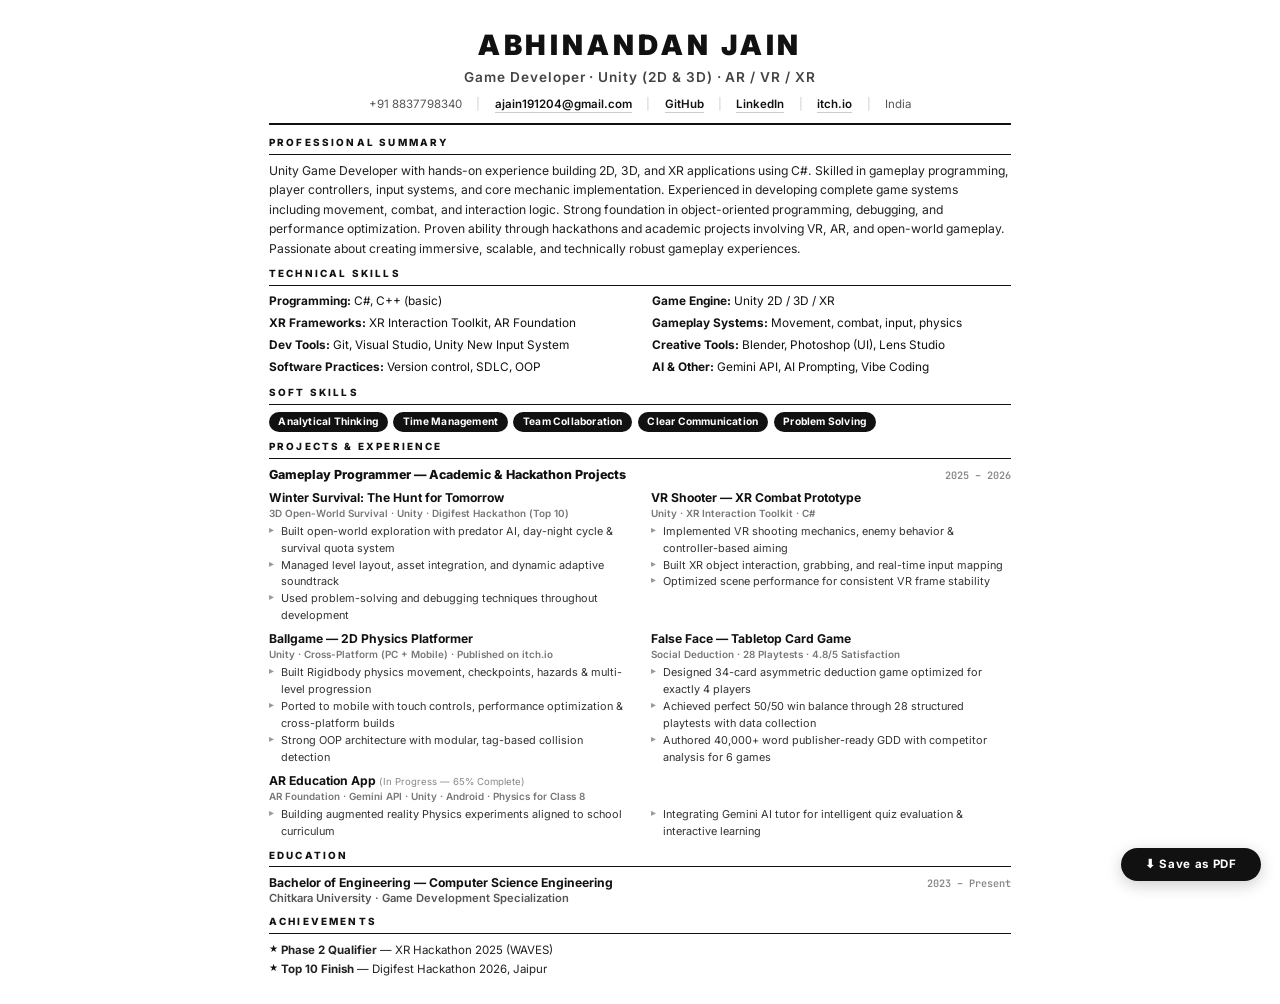
==== resume.html @ 7b28dd51 "Portfolio v2 - XR/3D immersive portfolio + resume" ====
<!DOCTYPE html>
<html lang="en">

<head>
    <meta charset="UTF-8" />
    <meta name="viewport" content="width=device-width, initial-scale=1.0" />
    <title>Abhinandan Jain – Resume</title>
    <link rel="preconnect" href="https://fonts.googleapis.com" />
    <link rel="preconnect" href="https://fonts.gstatic.com" crossorigin />
    <link
        href="https://fonts.googleapis.com/css2?family=Inter:wght@300;400;500;600;700;800;900&family=JetBrains+Mono:wght@400;700&display=swap"
        rel="stylesheet" />
    <style>
        @page {
            margin: 0.4in 0.5in;
            size: A4;
        }

        @media print {
            body {
                -webkit-print-color-adjust: exact;
                print-color-adjust: exact;
            }

            .no-print {
                display: none !important;
            }
        }

        *,
        *::before,
        *::after {
            box-sizing: border-box;
            margin: 0;
            padding: 0;
        }

        body {
            font-family: 'Inter', sans-serif;
            color: #111;
            background: #fff;
            line-height: 1.4;
            max-width: 800px;
            margin: 0 auto;
            padding: 1.6rem 1.8rem;
        }

        /* HEADER */
        .header {
            text-align: center;
            padding-bottom: 0.65rem;
            border-bottom: 2.5px solid #111;
            margin-bottom: 0.65rem;
        }

        .name {
            font-size: 1.75rem;
            font-weight: 900;
            letter-spacing: 0.14em;
            text-transform: uppercase;
        }

        .title {
            font-size: 0.85rem;
            font-weight: 600;
            color: #444;
            letter-spacing: 0.07em;
            margin: 0.2rem 0 0.55rem;
        }

        .contact-row {
            display: flex;
            justify-content: center;
            flex-wrap: wrap;
            gap: 0.2rem 0.9rem;
            font-size: 0.72rem;
            color: #555;
        }

        .contact-row a {
            color: #111;
            text-decoration: none;
            font-weight: 600;
            border-bottom: 1px solid #ccc;
        }

        .contact-row .sep {
            color: #ccc;
        }

        /* SECTIONS */
        .section {
            margin-bottom: 0.55rem;
        }

        .sec-head {
            font-size: 0.62rem;
            font-weight: 800;
            letter-spacing: 0.22em;
            text-transform: uppercase;
            padding-bottom: 0.25rem;
            border-bottom: 1.5px solid #111;
            margin-bottom: 0.4rem;
        }

        /* SUMMARY */
        .summary {
            font-size: 0.76rem;
            color: #222;
            line-height: 1.6;
        }

        /* TWO COL SKILLS */
        .two-col {
            display: grid;
            grid-template-columns: 1fr 1fr;
            gap: 0.15rem 1.5rem;
        }

        .skill-line {
            font-size: 0.74rem;
            line-height: 1.65;
        }

        .skill-line strong {
            font-weight: 700;
        }

        /* SOFT SKILLS */
        .soft-row {
            display: flex;
            flex-wrap: wrap;
            gap: 0.35rem;
            margin-top: 0.15rem;
        }

        .soft-pill {
            font-size: 0.64rem;
            font-weight: 700;
            background: #111;
            color: #fff;
            padding: 0.18rem 0.6rem;
            border-radius: 999px;
            letter-spacing: 0.02em;
        }

        /* EXPERIENCE */
        .exp-block {
            margin-bottom: 0.35rem;
        }

        .exp-top {
            display: flex;
            justify-content: space-between;
            align-items: baseline;
        }

        .exp-role {
            font-size: 0.78rem;
            font-weight: 800;
        }

        .exp-date {
            font-size: 0.64rem;
            font-weight: 600;
            color: #888;
            font-family: 'JetBrains Mono', monospace;
        }

        .proj-row {
            display: grid;
            grid-template-columns: 1fr 1fr;
            gap: 0.4rem 1.4rem;
            margin-top: 0.2rem;
        }

        .proj-item {}

        .proj-name {
            font-size: 0.76rem;
            font-weight: 700;
            margin-bottom: 0.05rem;
        }

        .proj-sub {
            font-size: 0.62rem;
            color: #777;
            font-weight: 600;
            margin-bottom: 0.15rem;
        }

        .proj-bullets {
            list-style: none;
            padding: 0;
        }

        .proj-bullets li {
            font-size: 0.68rem;
            color: #333;
            line-height: 1.55;
            padding-left: 0.75rem;
            position: relative;
        }

        .proj-bullets li::before {
            content: '▸';
            position: absolute;
            left: 0;
            color: #999;
            font-size: 0.6rem;
        }

        /* FULL WIDTH PROJECT */
        .proj-full {
            grid-column: span 2;
        }

        .proj-full-inner {
            display: grid;
            grid-template-columns: 1fr 1fr;
            gap: 0 1.4rem;
        }

        .proj-full .proj-bullets {
            display: contents;
        }

        .proj-full .proj-bullets li {
            grid-column: span 1;
        }

        /* EDUCATION */
        .edu-row {
            display: flex;
            justify-content: space-between;
            align-items: baseline;
        }

        .edu-deg {
            font-size: 0.76rem;
            font-weight: 700;
        }

        .edu-school {
            font-size: 0.7rem;
            color: #555;
            font-weight: 600;
        }

        .edu-yr {
            font-size: 0.64rem;
            font-family: 'JetBrains Mono', monospace;
            color: #888;
            font-weight: 600;
        }

        /* ACHIEVEMENTS */
        .ach-list {
            list-style: none;
        }

        .ach-list li {
            font-size: 0.72rem;
            color: #222;
            line-height: 1.65;
            padding-left: 0.75rem;
            position: relative;
        }

        .ach-list li::before {
            content: '★';
            position: absolute;
            left: 0;
            color: #111;
            font-size: 0.55rem;
            top: 0.12rem;
        }

        .ach-list strong {
            font-weight: 700;
        }

        /* PRINT BTN */
        .print-bar {
            position: fixed;
            bottom: 1.2rem;
            right: 1.2rem;
            z-index: 100;
        }

        .print-btn {
            background: #111;
            color: #fff;
            border: none;
            padding: 0.6rem 1.5rem;
            border-radius: 999px;
            font-family: inherit;
            font-size: 0.72rem;
            font-weight: 700;
            letter-spacing: 0.06em;
            cursor: pointer;
            box-shadow: 0 4px 16px rgba(0, 0, 0, 0.2);
            transition: transform 0.2s;
        }

        .print-btn:hover {
            transform: translateY(-2px);
        }
    </style>
</head>

<body>

    <header class="header">
        <h1 class="name">Abhinandan Jain</h1>
        <p class="title">Game Developer · Unity (2D & 3D) · AR / VR / XR</p>
        <div class="contact-row">
            <span>+91 8837798340</span><span class="sep">|</span>
            <a href="mailto:ajain191204@gmail.com">ajain191204@gmail.com</a><span class="sep">|</span>
            <a href="https://github.com/abhinandan-jain01" target="_blank">GitHub</a><span class="sep">|</span>
            <a href="https://www.linkedin.com/in/abhinandan-jain-a547a0276" target="_blank">LinkedIn</a><span
                class="sep">|</span>
            <a href="https://abhiiix.itch.io" target="_blank">itch.io</a><span class="sep">|</span>
            <span>India</span>
        </div>
    </header>

    <div class="section">
        <h2 class="sec-head">Professional Summary</h2>
        <p class="summary">Unity Game Developer with hands-on experience building 2D, 3D, and XR applications using C#.
            Skilled in gameplay programming, player controllers, input systems, and core mechanic implementation.
            Experienced in developing complete game systems including movement, combat, and interaction logic. Strong
            foundation in object-oriented programming, debugging, and performance optimization. Proven ability through
            hackathons and academic projects involving VR, AR, and open-world gameplay. Passionate about creating
            immersive, scalable, and technically robust gameplay experiences.</p>
    </div>

    <div class="section">
        <h2 class="sec-head">Technical Skills</h2>
        <div class="two-col">
            <div class="skill-line"><strong>Programming:</strong> C#, C++ (basic)</div>
            <div class="skill-line"><strong>Game Engine:</strong> Unity 2D / 3D / XR</div>
            <div class="skill-line"><strong>XR Frameworks:</strong> XR Interaction Toolkit, AR Foundation</div>
            <div class="skill-line"><strong>Gameplay Systems:</strong> Movement, combat, input, physics</div>
            <div class="skill-line"><strong>Dev Tools:</strong> Git, Visual Studio, Unity New Input System</div>
            <div class="skill-line"><strong>Creative Tools:</strong> Blender, Photoshop (UI), Lens Studio</div>
            <div class="skill-line"><strong>Software Practices:</strong> Version control, SDLC, OOP</div>
            <div class="skill-line"><strong>AI & Other:</strong> Gemini API, AI Prompting, Vibe Coding</div>
        </div>
    </div>

    <div class="section">
        <h2 class="sec-head">Soft Skills</h2>
        <div class="soft-row">
            <span class="soft-pill">Analytical Thinking</span>
            <span class="soft-pill">Time Management</span>
            <span class="soft-pill">Team Collaboration</span>
            <span class="soft-pill">Clear Communication</span>
            <span class="soft-pill">Problem Solving</span>
        </div>
    </div>

    <div class="section">
        <h2 class="sec-head">Projects & Experience</h2>
        <div class="exp-block">
            <div class="exp-top">
                <span class="exp-role">Gameplay Programmer — Academic & Hackathon Projects</span>
                <span class="exp-date">2025 – 2026</span>
            </div>
        </div>
        <div class="proj-row">

            <div class="proj-item">
                <div class="proj-name">Winter Survival: The Hunt for Tomorrow</div>
                <div class="proj-sub">3D Open-World Survival · Unity · Digifest Hackathon (Top 10)</div>
                <ul class="proj-bullets">
                    <li>Built open-world exploration with predator AI, day-night cycle & survival quota system</li>
                    <li>Managed level layout, asset integration, and dynamic adaptive soundtrack</li>
                    <li>Used problem-solving and debugging techniques throughout development</li>
                </ul>
            </div>

            <div class="proj-item">
                <div class="proj-name">VR Shooter — XR Combat Prototype</div>
                <div class="proj-sub">Unity · XR Interaction Toolkit · C#</div>
                <ul class="proj-bullets">
                    <li>Implemented VR shooting mechanics, enemy behavior & controller-based aiming</li>
                    <li>Built XR object interaction, grabbing, and real-time input mapping</li>
                    <li>Optimized scene performance for consistent VR frame stability</li>
                </ul>
            </div>

            <div class="proj-item">
                <div class="proj-name">Ballgame — 2D Physics Platformer</div>
                <div class="proj-sub">Unity · Cross-Platform (PC + Mobile) · Published on itch.io</div>
                <ul class="proj-bullets">
                    <li>Built Rigidbody physics movement, checkpoints, hazards & multi-level progression</li>
                    <li>Ported to mobile with touch controls, performance optimization & cross-platform builds</li>
                    <li>Strong OOP architecture with modular, tag-based collision detection</li>
                </ul>
            </div>

            <div class="proj-item">
                <div class="proj-name">False Face — Tabletop Card Game</div>
                <div class="proj-sub">Social Deduction · 28 Playtests · 4.8/5 Satisfaction</div>
                <ul class="proj-bullets">
                    <li>Designed 34-card asymmetric deduction game optimized for exactly 4 players</li>
                    <li>Achieved perfect 50/50 win balance through 28 structured playtests with data collection</li>
                    <li>Authored 40,000+ word publisher-ready GDD with competitor analysis for 6 games</li>
                </ul>
            </div>

            <div class="proj-item proj-full">
                <div class="proj-name">AR Education App <span style="color:#888;font-weight:400;font-size:0.6rem">(In
                        Progress — 65% Complete)</span></div>
                <div class="proj-sub">AR Foundation · Gemini API · Unity · Android · Physics for Class 8</div>
                <div class="proj-full-inner">
                    <ul class="proj-bullets">
                        <li>Building augmented reality Physics experiments aligned to school curriculum</li>
                        <li>Integrating Gemini AI tutor for intelligent quiz evaluation & interactive learning</li>
                    </ul>
                </div>
            </div>

        </div>
    </div>

    <div class="section">
        <h2 class="sec-head">Education</h2>
        <div class="edu-row">
            <div>
                <div class="edu-deg">Bachelor of Engineering — Computer Science Engineering</div>
                <div class="edu-school">Chitkara University · Game Development Specialization</div>
            </div>
            <span class="edu-yr">2023 – Present</span>
        </div>
    </div>

    <div class="section" style="margin-bottom:0">
        <h2 class="sec-head">Achievements</h2>
        <ul class="ach-list">
            <li><strong>Phase 2 Qualifier</strong> — XR Hackathon 2025 (WAVES)</li>
            <li><strong>Top 10 Finish</strong> — Digifest Hackathon 2026, Jaipur</li>
        </ul>
    </div>

    <div class="print-bar no-print">
        <button class="print-btn" onclick="window.print()">⬇ Save as PDF</button>
    </div>

</body>

</html>
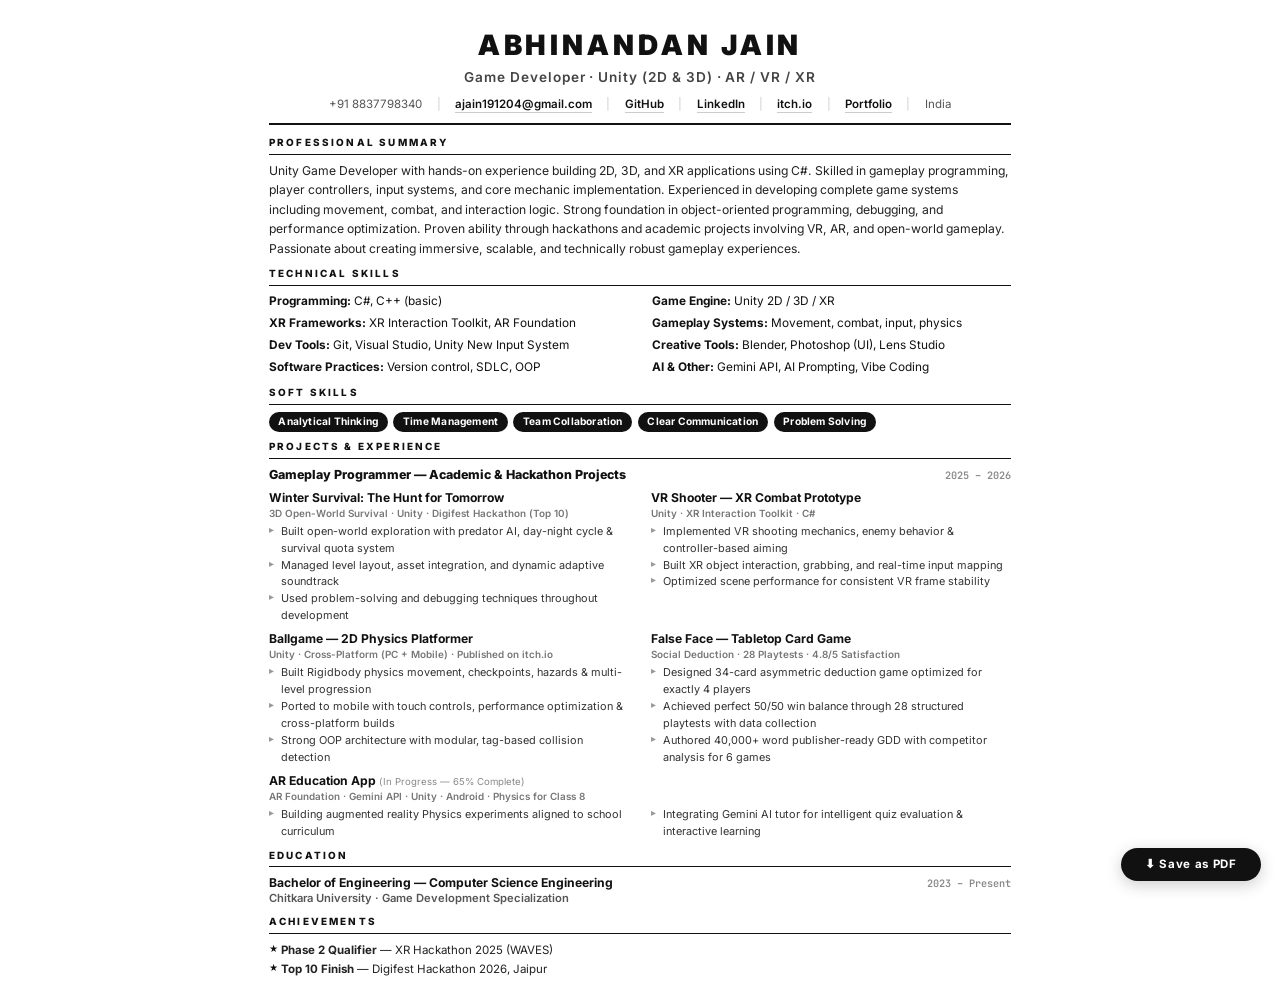
==== commit 54cfcbb6: "Add portfolio link to resume" ====
--- a/resume.html
+++ b/resume.html
@@ -321,6 +321,8 @@
             <a href="https://www.linkedin.com/in/abhinandan-jain-a547a0276" target="_blank">LinkedIn</a><span
                 class="sep">|</span>
             <a href="https://abhiiix.itch.io" target="_blank">itch.io</a><span class="sep">|</span>
+            <a href="https://abhinandan-jain01.github.io/Portfolio/" target="_blank">Portfolio</a><span
+                class="sep">|</span>
             <span>India</span>
         </div>
     </header>
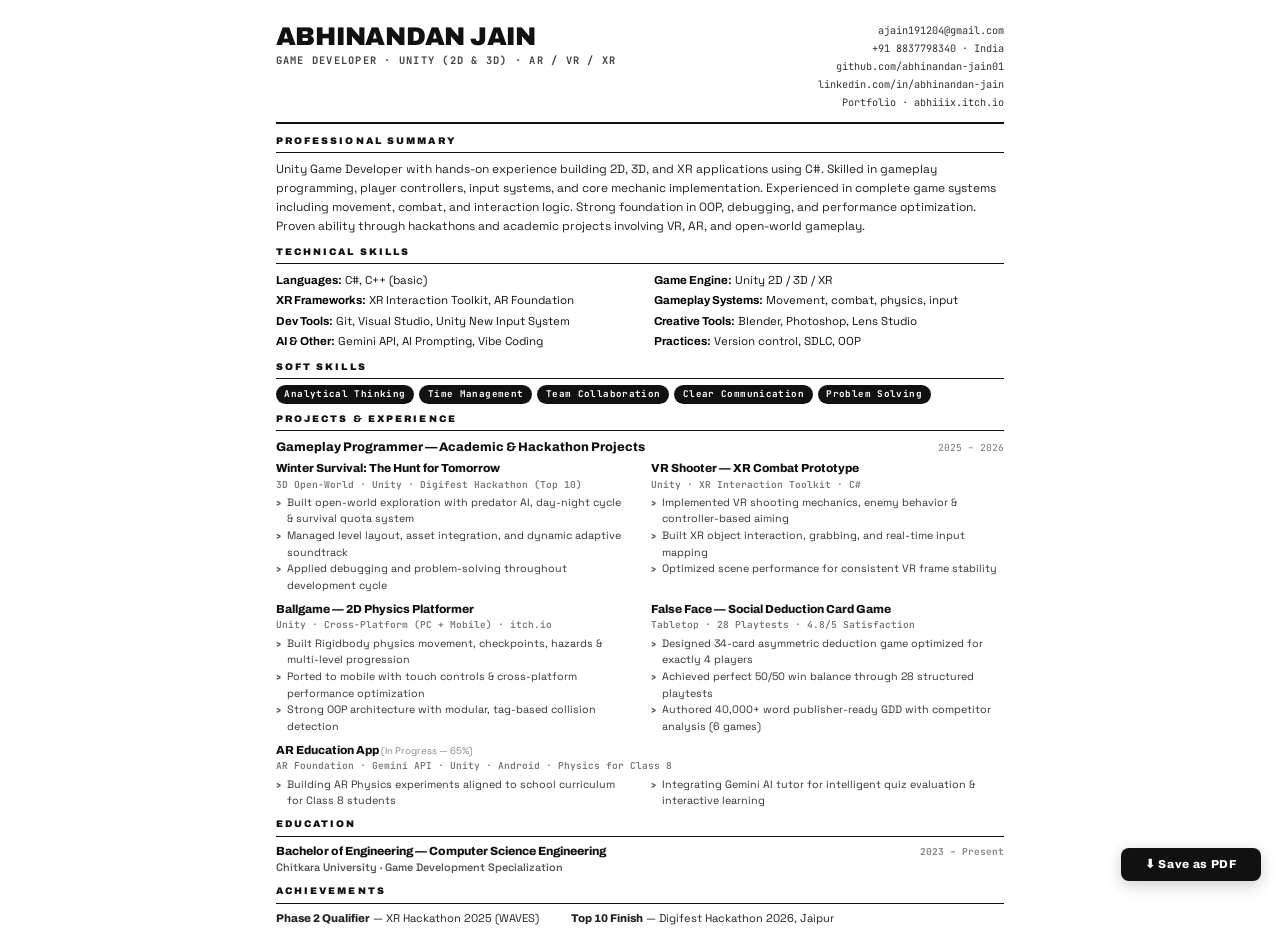
==== commit a8b6364f: "Gamified portfolio redesign + clean B&W resume" ====
--- a/resume.html
+++ b/resume.html
@@ -1,455 +1,287 @@
 <!DOCTYPE html>
 <html lang="en">
-
 <head>
-    <meta charset="UTF-8" />
-    <meta name="viewport" content="width=device-width, initial-scale=1.0" />
-    <title>Abhinandan Jain – Resume</title>
-    <link rel="preconnect" href="https://fonts.googleapis.com" />
-    <link rel="preconnect" href="https://fonts.gstatic.com" crossorigin />
-    <link
-        href="https://fonts.googleapis.com/css2?family=Inter:wght@300;400;500;600;700;800;900&family=JetBrains+Mono:wght@400;700&display=swap"
-        rel="stylesheet" />
-    <style>
-        @page {
-            margin: 0.4in 0.5in;
-            size: A4;
-        }
-
-        @media print {
-            body {
-                -webkit-print-color-adjust: exact;
-                print-color-adjust: exact;
-            }
-
-            .no-print {
-                display: none !important;
-            }
-        }
-
-        *,
-        *::before,
-        *::after {
-            box-sizing: border-box;
-            margin: 0;
-            padding: 0;
-        }
-
-        body {
-            font-family: 'Inter', sans-serif;
-            color: #111;
-            background: #fff;
-            line-height: 1.4;
-            max-width: 800px;
-            margin: 0 auto;
-            padding: 1.6rem 1.8rem;
-        }
-
-        /* HEADER */
-        .header {
-            text-align: center;
-            padding-bottom: 0.65rem;
-            border-bottom: 2.5px solid #111;
-            margin-bottom: 0.65rem;
-        }
-
-        .name {
-            font-size: 1.75rem;
-            font-weight: 900;
-            letter-spacing: 0.14em;
-            text-transform: uppercase;
-        }
-
-        .title {
-            font-size: 0.85rem;
-            font-weight: 600;
-            color: #444;
-            letter-spacing: 0.07em;
-            margin: 0.2rem 0 0.55rem;
-        }
-
-        .contact-row {
-            display: flex;
-            justify-content: center;
-            flex-wrap: wrap;
-            gap: 0.2rem 0.9rem;
-            font-size: 0.72rem;
-            color: #555;
-        }
-
-        .contact-row a {
-            color: #111;
-            text-decoration: none;
-            font-weight: 600;
-            border-bottom: 1px solid #ccc;
-        }
-
-        .contact-row .sep {
-            color: #ccc;
-        }
-
-        /* SECTIONS */
-        .section {
-            margin-bottom: 0.55rem;
-        }
-
-        .sec-head {
-            font-size: 0.62rem;
-            font-weight: 800;
-            letter-spacing: 0.22em;
-            text-transform: uppercase;
-            padding-bottom: 0.25rem;
-            border-bottom: 1.5px solid #111;
-            margin-bottom: 0.4rem;
-        }
-
-        /* SUMMARY */
-        .summary {
-            font-size: 0.76rem;
-            color: #222;
-            line-height: 1.6;
-        }
-
-        /* TWO COL SKILLS */
-        .two-col {
-            display: grid;
-            grid-template-columns: 1fr 1fr;
-            gap: 0.15rem 1.5rem;
-        }
-
-        .skill-line {
-            font-size: 0.74rem;
-            line-height: 1.65;
-        }
-
-        .skill-line strong {
-            font-weight: 700;
-        }
-
-        /* SOFT SKILLS */
-        .soft-row {
-            display: flex;
-            flex-wrap: wrap;
-            gap: 0.35rem;
-            margin-top: 0.15rem;
-        }
-
-        .soft-pill {
-            font-size: 0.64rem;
-            font-weight: 700;
-            background: #111;
-            color: #fff;
-            padding: 0.18rem 0.6rem;
-            border-radius: 999px;
-            letter-spacing: 0.02em;
-        }
-
-        /* EXPERIENCE */
-        .exp-block {
-            margin-bottom: 0.35rem;
-        }
-
-        .exp-top {
-            display: flex;
-            justify-content: space-between;
-            align-items: baseline;
-        }
-
-        .exp-role {
-            font-size: 0.78rem;
-            font-weight: 800;
-        }
-
-        .exp-date {
-            font-size: 0.64rem;
-            font-weight: 600;
-            color: #888;
-            font-family: 'JetBrains Mono', monospace;
-        }
-
-        .proj-row {
-            display: grid;
-            grid-template-columns: 1fr 1fr;
-            gap: 0.4rem 1.4rem;
-            margin-top: 0.2rem;
-        }
-
-        .proj-item {}
-
-        .proj-name {
-            font-size: 0.76rem;
-            font-weight: 700;
-            margin-bottom: 0.05rem;
-        }
-
-        .proj-sub {
-            font-size: 0.62rem;
-            color: #777;
-            font-weight: 600;
-            margin-bottom: 0.15rem;
-        }
-
-        .proj-bullets {
-            list-style: none;
-            padding: 0;
-        }
-
-        .proj-bullets li {
-            font-size: 0.68rem;
-            color: #333;
-            line-height: 1.55;
-            padding-left: 0.75rem;
-            position: relative;
-        }
-
-        .proj-bullets li::before {
-            content: '▸';
-            position: absolute;
-            left: 0;
-            color: #999;
-            font-size: 0.6rem;
-        }
-
-        /* FULL WIDTH PROJECT */
-        .proj-full {
-            grid-column: span 2;
-        }
-
-        .proj-full-inner {
-            display: grid;
-            grid-template-columns: 1fr 1fr;
-            gap: 0 1.4rem;
-        }
-
-        .proj-full .proj-bullets {
-            display: contents;
-        }
-
-        .proj-full .proj-bullets li {
-            grid-column: span 1;
-        }
-
-        /* EDUCATION */
-        .edu-row {
-            display: flex;
-            justify-content: space-between;
-            align-items: baseline;
-        }
-
-        .edu-deg {
-            font-size: 0.76rem;
-            font-weight: 700;
-        }
-
-        .edu-school {
-            font-size: 0.7rem;
-            color: #555;
-            font-weight: 600;
-        }
-
-        .edu-yr {
-            font-size: 0.64rem;
-            font-family: 'JetBrains Mono', monospace;
-            color: #888;
-            font-weight: 600;
-        }
-
-        /* ACHIEVEMENTS */
-        .ach-list {
-            list-style: none;
-        }
-
-        .ach-list li {
-            font-size: 0.72rem;
-            color: #222;
-            line-height: 1.65;
-            padding-left: 0.75rem;
-            position: relative;
-        }
-
-        .ach-list li::before {
-            content: '★';
-            position: absolute;
-            left: 0;
-            color: #111;
-            font-size: 0.55rem;
-            top: 0.12rem;
-        }
-
-        .ach-list strong {
-            font-weight: 700;
-        }
-
-        /* PRINT BTN */
-        .print-bar {
-            position: fixed;
-            bottom: 1.2rem;
-            right: 1.2rem;
-            z-index: 100;
-        }
-
-        .print-btn {
-            background: #111;
-            color: #fff;
-            border: none;
-            padding: 0.6rem 1.5rem;
-            border-radius: 999px;
-            font-family: inherit;
-            font-size: 0.72rem;
-            font-weight: 700;
-            letter-spacing: 0.06em;
-            cursor: pointer;
-            box-shadow: 0 4px 16px rgba(0, 0, 0, 0.2);
-            transition: transform 0.2s;
-        }
-
-        .print-btn:hover {
-            transform: translateY(-2px);
-        }
-    </style>
+  <meta charset="UTF-8"/>
+  <meta name="viewport" content="width=device-width, initial-scale=1.0"/>
+  <title>Abhinandan Jain – Resume</title>
+  <link rel="preconnect" href="https://fonts.googleapis.com"/>
+  <link rel="preconnect" href="https://fonts.gstatic.com" crossorigin/>
+  <link href="https://fonts.googleapis.com/css2?family=Archivo:wght@400;500;600;700;800;900&family=Space+Grotesk:wght@300;400;500;600;700&family=JetBrains+Mono:wght@400;700&display=swap" rel="stylesheet"/>
+  <style>
+    @page { margin: 0.38in 0.48in; size: A4; }
+    @media print {
+      body { -webkit-print-color-adjust: exact; print-color-adjust: exact; }
+      .no-print { display: none !important; }
+      a { color: #000 !important; }
+    }
+    *, *::before, *::after { box-sizing: border-box; margin: 0; padding: 0; }
+    body {
+      font-family: 'Space Grotesk', sans-serif;
+      color: #111;
+      background: #fff;
+      max-width: 780px;
+      margin: 0 auto;
+      padding: 1.5rem 1.6rem;
+      font-size: 0.77rem;
+      line-height: 1.45;
+    }
+
+    /* ─── HEADER ─── */
+    .header {
+      display: grid;
+      grid-template-columns: 1fr auto;
+      align-items: start;
+      gap: 1rem;
+      padding-bottom: 0.7rem;
+      border-bottom: 2.5px solid #111;
+      margin-bottom: 0.7rem;
+    }
+    .name {
+      font-family: 'Archivo', sans-serif;
+      font-size: 1.6rem;
+      font-weight: 900;
+      letter-spacing: -0.01em;
+      text-transform: uppercase;
+      line-height: 1;
+      margin-bottom: 0.2rem;
+    }
+    .hdr-title {
+      font-family: 'JetBrains Mono', monospace;
+      font-size: 0.65rem;
+      font-weight: 700;
+      letter-spacing: 0.12em;
+      color: #444;
+      text-transform: uppercase;
+    }
+    .hdr-right {
+      text-align: right;
+      display: flex;
+      flex-direction: column;
+      gap: 0.2rem;
+    }
+    .hdr-right a, .hdr-right span {
+      font-family: 'JetBrains Mono', monospace;
+      font-size: 0.64rem;
+      color: #333;
+      text-decoration: none;
+      display: block;
+    }
+    .hdr-right a:hover { text-decoration: underline; }
+
+    /* ─── SECTIONS ─── */
+    .sec { margin-bottom: 0.6rem; }
+    .sec-head {
+      font-family: 'Archivo', sans-serif;
+      font-size: 0.6rem;
+      font-weight: 900;
+      letter-spacing: 0.22em;
+      text-transform: uppercase;
+      border-bottom: 1.5px solid #111;
+      padding-bottom: 0.2rem;
+      margin-bottom: 0.4rem;
+    }
+
+    /* ─── SUMMARY ─── */
+    .summary { font-size: 0.75rem; color: #222; line-height: 1.6; }
+
+    /* ─── SKILLS ─── */
+    .skills-grid { display: grid; grid-template-columns: 1fr 1fr; gap: 0.1rem 1.8rem; }
+    .sk { font-size: 0.72rem; line-height: 1.65; }
+    .sk strong { font-weight: 700; color: #000; font-family: 'Archivo', sans-serif; }
+
+    /* ─── SOFT SKILLS ─── */
+    .pills { display: flex; flex-wrap: wrap; gap: 0.3rem; margin-top: 0.15rem; }
+    .pill {
+      font-family: 'JetBrains Mono', monospace;
+      font-size: 0.58rem; font-weight: 700;
+      background: #111; color: #fff;
+      padding: 0.15rem 0.55rem; border-radius: 999px;
+      letter-spacing: 0.04em;
+    }
+
+    /* ─── EXPERIENCE ─── */
+    .exp-head { display: flex; justify-content: space-between; align-items: baseline; margin-bottom: 0.25rem; }
+    .exp-role { font-family: 'Archivo', sans-serif; font-size: 0.78rem; font-weight: 800; }
+    .exp-date { font-family: 'JetBrains Mono', monospace; font-size: 0.6rem; color: #777; }
+    .exp-org { font-size: 0.68rem; font-weight: 600; color: #555; margin-bottom: 0.3rem; }
+
+    .proj-grid { display: grid; grid-template-columns: 1fr 1fr; gap: 0.45rem 1.4rem; margin-top: 0.25rem; }
+    .proj { }
+    .proj-name { font-family: 'Archivo', sans-serif; font-size: 0.73rem; font-weight: 800; margin-bottom: 0.05rem; }
+    .proj-sub { font-size: 0.6rem; font-weight: 600; color: #777; margin-bottom: 0.15rem; font-family: 'JetBrains Mono', monospace; }
+    .bullets { list-style: none; }
+    .bullets li {
+      font-size: 0.67rem; color: #333; line-height: 1.55;
+      padding-left: 0.7rem; position: relative;
+    }
+    .bullets li::before { content: '›'; position: absolute; left: 0; color: #555; font-weight: 700; }
+
+    /* ─── EDUCATION ─── */
+    .edu-row { display: flex; justify-content: space-between; align-items: baseline; }
+    .edu-deg { font-family: 'Archivo', sans-serif; font-size: 0.74rem; font-weight: 800; }
+    .edu-school { font-size: 0.68rem; color: #555; font-weight: 600; }
+    .edu-yr { font-family: 'JetBrains Mono', monospace; font-size: 0.6rem; color: #888; font-weight: 700; }
+
+    /* ─── ACHIEVEMENTS ─── */
+    .ach-list { list-style: none; display: flex; gap: 2rem; }
+    .ach-list li { font-size: 0.7rem; color: #222; }
+    .ach-list strong { font-family: 'Archivo', sans-serif; font-weight: 800; }
+
+    /* ─── DIVIDER ─── */
+    .two-col { display: grid; grid-template-columns: 1fr 1fr; gap: 0 2rem; }
+
+    /* ─── PRINT BTN ─── */
+    .print-bar { position: fixed; bottom: 1.2rem; right: 1.2rem; }
+    .print-btn {
+      font-family: 'Archivo', sans-serif;
+      background: #111; color: #fff; border: none;
+      padding: 0.6rem 1.5rem; border-radius: 8px;
+      font-size: 0.72rem; font-weight: 800; letter-spacing: 0.06em;
+      cursor: pointer; box-shadow: 0 4px 16px rgba(0,0,0,0.2);
+      transition: transform 0.18s, box-shadow 0.18s;
+    }
+    .print-btn:hover { transform: translateY(-2px); box-shadow: 0 6px 24px rgba(0,0,0,0.3); }
+  </style>
 </head>
-
 <body>
 
-    <header class="header">
-        <h1 class="name">Abhinandan Jain</h1>
-        <p class="title">Game Developer · Unity (2D & 3D) · AR / VR / XR</p>
-        <div class="contact-row">
-            <span>+91 8837798340</span><span class="sep">|</span>
-            <a href="mailto:ajain191204@gmail.com">ajain191204@gmail.com</a><span class="sep">|</span>
-            <a href="https://github.com/abhinandan-jain01" target="_blank">GitHub</a><span class="sep">|</span>
-            <a href="https://www.linkedin.com/in/abhinandan-jain-a547a0276" target="_blank">LinkedIn</a><span
-                class="sep">|</span>
-            <a href="https://abhiiix.itch.io" target="_blank">itch.io</a><span class="sep">|</span>
-            <a href="https://abhinandan-jain01.github.io/Portfolio/" target="_blank">Portfolio</a><span
-                class="sep">|</span>
-            <span>India</span>
+  <!-- HEADER -->
+  <header class="header">
+    <div>
+      <h1 class="name">Abhinandan Jain</h1>
+      <div class="hdr-title">Game Developer · Unity (2D &amp; 3D) · AR / VR / XR</div>
+    </div>
+    <div class="hdr-right">
+      <a href="mailto:ajain191204@gmail.com">ajain191204@gmail.com</a>
+      <span>+91 8837798340 · India</span>
+      <a href="https://github.com/abhinandan-jain01" target="_blank">github.com/abhinandan-jain01</a>
+      <a href="https://www.linkedin.com/in/abhinandan-jain-a547a0276" target="_blank">linkedin.com/in/abhinandan-jain</a>
+      <a href="https://abhinandan-jain01.github.io/Portfolio/" target="_blank">Portfolio · abhiiix.itch.io</a>
+    </div>
+  </header>
+
+  <!-- SUMMARY -->
+  <div class="sec">
+    <h2 class="sec-head">Professional Summary</h2>
+    <p class="summary">Unity Game Developer with hands-on experience building 2D, 3D, and XR applications using C#. Skilled in gameplay programming, player controllers, input systems, and core mechanic implementation. Experienced in complete game systems including movement, combat, and interaction logic. Strong foundation in OOP, debugging, and performance optimization. Proven ability through hackathons and academic projects involving VR, AR, and open-world gameplay.</p>
+  </div>
+
+  <!-- SKILLS -->
+  <div class="sec">
+    <h2 class="sec-head">Technical Skills</h2>
+    <div class="skills-grid">
+      <div class="sk"><strong>Languages:</strong> C#, C++ (basic)</div>
+      <div class="sk"><strong>Game Engine:</strong> Unity 2D / 3D / XR</div>
+      <div class="sk"><strong>XR Frameworks:</strong> XR Interaction Toolkit, AR Foundation</div>
+      <div class="sk"><strong>Gameplay Systems:</strong> Movement, combat, physics, input</div>
+      <div class="sk"><strong>Dev Tools:</strong> Git, Visual Studio, Unity New Input System</div>
+      <div class="sk"><strong>Creative Tools:</strong> Blender, Photoshop, Lens Studio</div>
+      <div class="sk"><strong>AI &amp; Other:</strong> Gemini API, AI Prompting, Vibe Coding</div>
+      <div class="sk"><strong>Practices:</strong> Version control, SDLC, OOP</div>
+    </div>
+  </div>
+
+  <!-- SOFT SKILLS -->
+  <div class="sec">
+    <h2 class="sec-head">Soft Skills</h2>
+    <div class="pills">
+      <span class="pill">Analytical Thinking</span>
+      <span class="pill">Time Management</span>
+      <span class="pill">Team Collaboration</span>
+      <span class="pill">Clear Communication</span>
+      <span class="pill">Problem Solving</span>
+    </div>
+  </div>
+
+  <!-- EXPERIENCE -->
+  <div class="sec">
+    <h2 class="sec-head">Projects &amp; Experience</h2>
+    <div class="exp-head">
+      <span class="exp-role">Gameplay Programmer — Academic &amp; Hackathon Projects</span>
+      <span class="exp-date">2025 – 2026</span>
+    </div>
+    <div class="proj-grid">
+
+      <div class="proj">
+        <div class="proj-name">Winter Survival: The Hunt for Tomorrow</div>
+        <div class="proj-sub">3D Open-World · Unity · Digifest Hackathon (Top 10)</div>
+        <ul class="bullets">
+          <li>Built open-world exploration with predator AI, day-night cycle &amp; survival quota system</li>
+          <li>Managed level layout, asset integration, and dynamic adaptive soundtrack</li>
+          <li>Applied debugging and problem-solving throughout development cycle</li>
+        </ul>
+      </div>
+
+      <div class="proj">
+        <div class="proj-name">VR Shooter — XR Combat Prototype</div>
+        <div class="proj-sub">Unity · XR Interaction Toolkit · C#</div>
+        <ul class="bullets">
+          <li>Implemented VR shooting mechanics, enemy behavior &amp; controller-based aiming</li>
+          <li>Built XR object interaction, grabbing, and real-time input mapping</li>
+          <li>Optimized scene performance for consistent VR frame stability</li>
+        </ul>
+      </div>
+
+      <div class="proj">
+        <div class="proj-name">Ballgame — 2D Physics Platformer</div>
+        <div class="proj-sub">Unity · Cross-Platform (PC + Mobile) · itch.io</div>
+        <ul class="bullets">
+          <li>Built Rigidbody physics movement, checkpoints, hazards &amp; multi-level progression</li>
+          <li>Ported to mobile with touch controls &amp; cross-platform performance optimization</li>
+          <li>Strong OOP architecture with modular, tag-based collision detection</li>
+        </ul>
+      </div>
+
+      <div class="proj">
+        <div class="proj-name">False Face — Social Deduction Card Game</div>
+        <div class="proj-sub">Tabletop · 28 Playtests · 4.8/5 Satisfaction</div>
+        <ul class="bullets">
+          <li>Designed 34-card asymmetric deduction game optimized for exactly 4 players</li>
+          <li>Achieved perfect 50/50 win balance through 28 structured playtests</li>
+          <li>Authored 40,000+ word publisher-ready GDD with competitor analysis (6 games)</li>
+        </ul>
+      </div>
+
+      <div class="proj" style="grid-column:span 2">
+        <div class="proj-name">AR Education App <span style="color:#888;font-weight:400;font-size:0.6rem;font-family:'Space Grotesk',sans-serif">(In Progress — 65%)</span></div>
+        <div class="proj-sub">AR Foundation · Gemini API · Unity · Android · Physics for Class 8</div>
+        <div style="display:grid;grid-template-columns:1fr 1fr;gap:0 1.4rem">
+          <ul class="bullets">
+            <li>Building AR Physics experiments aligned to school curriculum for Class 8 students</li>
+          </ul>
+          <ul class="bullets">
+            <li>Integrating Gemini AI tutor for intelligent quiz evaluation &amp; interactive learning</li>
+          </ul>
         </div>
-    </header>
-
-    <div class="section">
-        <h2 class="sec-head">Professional Summary</h2>
-        <p class="summary">Unity Game Developer with hands-on experience building 2D, 3D, and XR applications using C#.
-            Skilled in gameplay programming, player controllers, input systems, and core mechanic implementation.
-            Experienced in developing complete game systems including movement, combat, and interaction logic. Strong
-            foundation in object-oriented programming, debugging, and performance optimization. Proven ability through
-            hackathons and academic projects involving VR, AR, and open-world gameplay. Passionate about creating
-            immersive, scalable, and technically robust gameplay experiences.</p>
-    </div>
-
-    <div class="section">
-        <h2 class="sec-head">Technical Skills</h2>
-        <div class="two-col">
-            <div class="skill-line"><strong>Programming:</strong> C#, C++ (basic)</div>
-            <div class="skill-line"><strong>Game Engine:</strong> Unity 2D / 3D / XR</div>
-            <div class="skill-line"><strong>XR Frameworks:</strong> XR Interaction Toolkit, AR Foundation</div>
-            <div class="skill-line"><strong>Gameplay Systems:</strong> Movement, combat, input, physics</div>
-            <div class="skill-line"><strong>Dev Tools:</strong> Git, Visual Studio, Unity New Input System</div>
-            <div class="skill-line"><strong>Creative Tools:</strong> Blender, Photoshop (UI), Lens Studio</div>
-            <div class="skill-line"><strong>Software Practices:</strong> Version control, SDLC, OOP</div>
-            <div class="skill-line"><strong>AI & Other:</strong> Gemini API, AI Prompting, Vibe Coding</div>
-        </div>
-    </div>
-
-    <div class="section">
-        <h2 class="sec-head">Soft Skills</h2>
-        <div class="soft-row">
-            <span class="soft-pill">Analytical Thinking</span>
-            <span class="soft-pill">Time Management</span>
-            <span class="soft-pill">Team Collaboration</span>
-            <span class="soft-pill">Clear Communication</span>
-            <span class="soft-pill">Problem Solving</span>
-        </div>
-    </div>
-
-    <div class="section">
-        <h2 class="sec-head">Projects & Experience</h2>
-        <div class="exp-block">
-            <div class="exp-top">
-                <span class="exp-role">Gameplay Programmer — Academic & Hackathon Projects</span>
-                <span class="exp-date">2025 – 2026</span>
-            </div>
-        </div>
-        <div class="proj-row">
-
-            <div class="proj-item">
-                <div class="proj-name">Winter Survival: The Hunt for Tomorrow</div>
-                <div class="proj-sub">3D Open-World Survival · Unity · Digifest Hackathon (Top 10)</div>
-                <ul class="proj-bullets">
-                    <li>Built open-world exploration with predator AI, day-night cycle & survival quota system</li>
-                    <li>Managed level layout, asset integration, and dynamic adaptive soundtrack</li>
-                    <li>Used problem-solving and debugging techniques throughout development</li>
-                </ul>
-            </div>
-
-            <div class="proj-item">
-                <div class="proj-name">VR Shooter — XR Combat Prototype</div>
-                <div class="proj-sub">Unity · XR Interaction Toolkit · C#</div>
-                <ul class="proj-bullets">
-                    <li>Implemented VR shooting mechanics, enemy behavior & controller-based aiming</li>
-                    <li>Built XR object interaction, grabbing, and real-time input mapping</li>
-                    <li>Optimized scene performance for consistent VR frame stability</li>
-                </ul>
-            </div>
-
-            <div class="proj-item">
-                <div class="proj-name">Ballgame — 2D Physics Platformer</div>
-                <div class="proj-sub">Unity · Cross-Platform (PC + Mobile) · Published on itch.io</div>
-                <ul class="proj-bullets">
-                    <li>Built Rigidbody physics movement, checkpoints, hazards & multi-level progression</li>
-                    <li>Ported to mobile with touch controls, performance optimization & cross-platform builds</li>
-                    <li>Strong OOP architecture with modular, tag-based collision detection</li>
-                </ul>
-            </div>
-
-            <div class="proj-item">
-                <div class="proj-name">False Face — Tabletop Card Game</div>
-                <div class="proj-sub">Social Deduction · 28 Playtests · 4.8/5 Satisfaction</div>
-                <ul class="proj-bullets">
-                    <li>Designed 34-card asymmetric deduction game optimized for exactly 4 players</li>
-                    <li>Achieved perfect 50/50 win balance through 28 structured playtests with data collection</li>
-                    <li>Authored 40,000+ word publisher-ready GDD with competitor analysis for 6 games</li>
-                </ul>
-            </div>
-
-            <div class="proj-item proj-full">
-                <div class="proj-name">AR Education App <span style="color:#888;font-weight:400;font-size:0.6rem">(In
-                        Progress — 65% Complete)</span></div>
-                <div class="proj-sub">AR Foundation · Gemini API · Unity · Android · Physics for Class 8</div>
-                <div class="proj-full-inner">
-                    <ul class="proj-bullets">
-                        <li>Building augmented reality Physics experiments aligned to school curriculum</li>
-                        <li>Integrating Gemini AI tutor for intelligent quiz evaluation & interactive learning</li>
-                    </ul>
-                </div>
-            </div>
-
-        </div>
-    </div>
-
-    <div class="section">
-        <h2 class="sec-head">Education</h2>
-        <div class="edu-row">
-            <div>
-                <div class="edu-deg">Bachelor of Engineering — Computer Science Engineering</div>
-                <div class="edu-school">Chitkara University · Game Development Specialization</div>
-            </div>
-            <span class="edu-yr">2023 – Present</span>
-        </div>
-    </div>
-
-    <div class="section" style="margin-bottom:0">
-        <h2 class="sec-head">Achievements</h2>
-        <ul class="ach-list">
-            <li><strong>Phase 2 Qualifier</strong> — XR Hackathon 2025 (WAVES)</li>
-            <li><strong>Top 10 Finish</strong> — Digifest Hackathon 2026, Jaipur</li>
-        </ul>
-    </div>
-
-    <div class="print-bar no-print">
-        <button class="print-btn" onclick="window.print()">⬇ Save as PDF</button>
-    </div>
+      </div>
+
+    </div>
+  </div>
+
+  <!-- EDUCATION -->
+  <div class="sec">
+    <h2 class="sec-head">Education</h2>
+    <div class="edu-row">
+      <div>
+        <div class="edu-deg">Bachelor of Engineering — Computer Science Engineering</div>
+        <div class="edu-school">Chitkara University · Game Development Specialization</div>
+      </div>
+      <span class="edu-yr">2023 – Present</span>
+    </div>
+  </div>
+
+  <!-- ACHIEVEMENTS -->
+  <div class="sec" style="margin-bottom:0">
+    <h2 class="sec-head">Achievements</h2>
+    <ul class="ach-list">
+      <li><strong>Phase 2 Qualifier</strong> — XR Hackathon 2025 (WAVES)</li>
+      <li><strong>Top 10 Finish</strong> — Digifest Hackathon 2026, Jaipur</li>
+    </ul>
+  </div>
+
+  <div class="print-bar no-print">
+    <button class="print-btn" onclick="window.print()">⬇ Save as PDF</button>
+  </div>
 
 </body>
-
 </html>
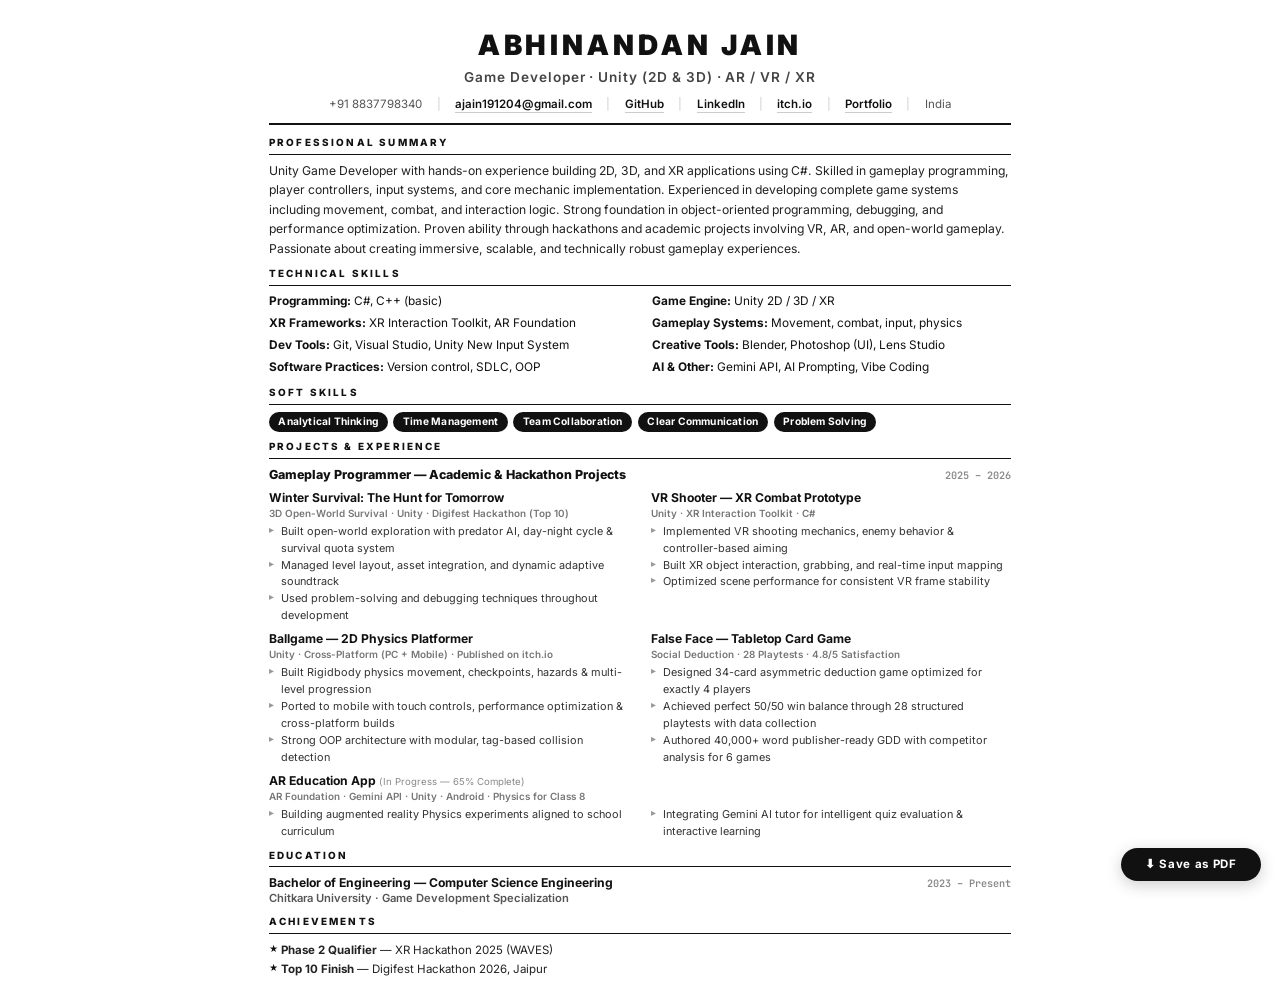
==== commit 674008a8: "Revert "Gamified portfolio redesign + clean B&W resume" This reverts commit a8b6364f3d28cd8ab13c5a0d" ====
--- a/resume.html
+++ b/resume.html
@@ -1,287 +1,455 @@
 <!DOCTYPE html>
 <html lang="en">
+
 <head>
-  <meta charset="UTF-8"/>
-  <meta name="viewport" content="width=device-width, initial-scale=1.0"/>
-  <title>Abhinandan Jain – Resume</title>
-  <link rel="preconnect" href="https://fonts.googleapis.com"/>
-  <link rel="preconnect" href="https://fonts.gstatic.com" crossorigin/>
-  <link href="https://fonts.googleapis.com/css2?family=Archivo:wght@400;500;600;700;800;900&family=Space+Grotesk:wght@300;400;500;600;700&family=JetBrains+Mono:wght@400;700&display=swap" rel="stylesheet"/>
-  <style>
-    @page { margin: 0.38in 0.48in; size: A4; }
-    @media print {
-      body { -webkit-print-color-adjust: exact; print-color-adjust: exact; }
-      .no-print { display: none !important; }
-      a { color: #000 !important; }
-    }
-    *, *::before, *::after { box-sizing: border-box; margin: 0; padding: 0; }
-    body {
-      font-family: 'Space Grotesk', sans-serif;
-      color: #111;
-      background: #fff;
-      max-width: 780px;
-      margin: 0 auto;
-      padding: 1.5rem 1.6rem;
-      font-size: 0.77rem;
-      line-height: 1.45;
-    }
-
-    /* ─── HEADER ─── */
-    .header {
-      display: grid;
-      grid-template-columns: 1fr auto;
-      align-items: start;
-      gap: 1rem;
-      padding-bottom: 0.7rem;
-      border-bottom: 2.5px solid #111;
-      margin-bottom: 0.7rem;
-    }
-    .name {
-      font-family: 'Archivo', sans-serif;
-      font-size: 1.6rem;
-      font-weight: 900;
-      letter-spacing: -0.01em;
-      text-transform: uppercase;
-      line-height: 1;
-      margin-bottom: 0.2rem;
-    }
-    .hdr-title {
-      font-family: 'JetBrains Mono', monospace;
-      font-size: 0.65rem;
-      font-weight: 700;
-      letter-spacing: 0.12em;
-      color: #444;
-      text-transform: uppercase;
-    }
-    .hdr-right {
-      text-align: right;
-      display: flex;
-      flex-direction: column;
-      gap: 0.2rem;
-    }
-    .hdr-right a, .hdr-right span {
-      font-family: 'JetBrains Mono', monospace;
-      font-size: 0.64rem;
-      color: #333;
-      text-decoration: none;
-      display: block;
-    }
-    .hdr-right a:hover { text-decoration: underline; }
-
-    /* ─── SECTIONS ─── */
-    .sec { margin-bottom: 0.6rem; }
-    .sec-head {
-      font-family: 'Archivo', sans-serif;
-      font-size: 0.6rem;
-      font-weight: 900;
-      letter-spacing: 0.22em;
-      text-transform: uppercase;
-      border-bottom: 1.5px solid #111;
-      padding-bottom: 0.2rem;
-      margin-bottom: 0.4rem;
-    }
-
-    /* ─── SUMMARY ─── */
-    .summary { font-size: 0.75rem; color: #222; line-height: 1.6; }
-
-    /* ─── SKILLS ─── */
-    .skills-grid { display: grid; grid-template-columns: 1fr 1fr; gap: 0.1rem 1.8rem; }
-    .sk { font-size: 0.72rem; line-height: 1.65; }
-    .sk strong { font-weight: 700; color: #000; font-family: 'Archivo', sans-serif; }
-
-    /* ─── SOFT SKILLS ─── */
-    .pills { display: flex; flex-wrap: wrap; gap: 0.3rem; margin-top: 0.15rem; }
-    .pill {
-      font-family: 'JetBrains Mono', monospace;
-      font-size: 0.58rem; font-weight: 700;
-      background: #111; color: #fff;
-      padding: 0.15rem 0.55rem; border-radius: 999px;
-      letter-spacing: 0.04em;
-    }
-
-    /* ─── EXPERIENCE ─── */
-    .exp-head { display: flex; justify-content: space-between; align-items: baseline; margin-bottom: 0.25rem; }
-    .exp-role { font-family: 'Archivo', sans-serif; font-size: 0.78rem; font-weight: 800; }
-    .exp-date { font-family: 'JetBrains Mono', monospace; font-size: 0.6rem; color: #777; }
-    .exp-org { font-size: 0.68rem; font-weight: 600; color: #555; margin-bottom: 0.3rem; }
-
-    .proj-grid { display: grid; grid-template-columns: 1fr 1fr; gap: 0.45rem 1.4rem; margin-top: 0.25rem; }
-    .proj { }
-    .proj-name { font-family: 'Archivo', sans-serif; font-size: 0.73rem; font-weight: 800; margin-bottom: 0.05rem; }
-    .proj-sub { font-size: 0.6rem; font-weight: 600; color: #777; margin-bottom: 0.15rem; font-family: 'JetBrains Mono', monospace; }
-    .bullets { list-style: none; }
-    .bullets li {
-      font-size: 0.67rem; color: #333; line-height: 1.55;
-      padding-left: 0.7rem; position: relative;
-    }
-    .bullets li::before { content: '›'; position: absolute; left: 0; color: #555; font-weight: 700; }
-
-    /* ─── EDUCATION ─── */
-    .edu-row { display: flex; justify-content: space-between; align-items: baseline; }
-    .edu-deg { font-family: 'Archivo', sans-serif; font-size: 0.74rem; font-weight: 800; }
-    .edu-school { font-size: 0.68rem; color: #555; font-weight: 600; }
-    .edu-yr { font-family: 'JetBrains Mono', monospace; font-size: 0.6rem; color: #888; font-weight: 700; }
-
-    /* ─── ACHIEVEMENTS ─── */
-    .ach-list { list-style: none; display: flex; gap: 2rem; }
-    .ach-list li { font-size: 0.7rem; color: #222; }
-    .ach-list strong { font-family: 'Archivo', sans-serif; font-weight: 800; }
-
-    /* ─── DIVIDER ─── */
-    .two-col { display: grid; grid-template-columns: 1fr 1fr; gap: 0 2rem; }
-
-    /* ─── PRINT BTN ─── */
-    .print-bar { position: fixed; bottom: 1.2rem; right: 1.2rem; }
-    .print-btn {
-      font-family: 'Archivo', sans-serif;
-      background: #111; color: #fff; border: none;
-      padding: 0.6rem 1.5rem; border-radius: 8px;
-      font-size: 0.72rem; font-weight: 800; letter-spacing: 0.06em;
-      cursor: pointer; box-shadow: 0 4px 16px rgba(0,0,0,0.2);
-      transition: transform 0.18s, box-shadow 0.18s;
-    }
-    .print-btn:hover { transform: translateY(-2px); box-shadow: 0 6px 24px rgba(0,0,0,0.3); }
-  </style>
+    <meta charset="UTF-8" />
+    <meta name="viewport" content="width=device-width, initial-scale=1.0" />
+    <title>Abhinandan Jain – Resume</title>
+    <link rel="preconnect" href="https://fonts.googleapis.com" />
+    <link rel="preconnect" href="https://fonts.gstatic.com" crossorigin />
+    <link
+        href="https://fonts.googleapis.com/css2?family=Inter:wght@300;400;500;600;700;800;900&family=JetBrains+Mono:wght@400;700&display=swap"
+        rel="stylesheet" />
+    <style>
+        @page {
+            margin: 0.4in 0.5in;
+            size: A4;
+        }
+
+        @media print {
+            body {
+                -webkit-print-color-adjust: exact;
+                print-color-adjust: exact;
+            }
+
+            .no-print {
+                display: none !important;
+            }
+        }
+
+        *,
+        *::before,
+        *::after {
+            box-sizing: border-box;
+            margin: 0;
+            padding: 0;
+        }
+
+        body {
+            font-family: 'Inter', sans-serif;
+            color: #111;
+            background: #fff;
+            line-height: 1.4;
+            max-width: 800px;
+            margin: 0 auto;
+            padding: 1.6rem 1.8rem;
+        }
+
+        /* HEADER */
+        .header {
+            text-align: center;
+            padding-bottom: 0.65rem;
+            border-bottom: 2.5px solid #111;
+            margin-bottom: 0.65rem;
+        }
+
+        .name {
+            font-size: 1.75rem;
+            font-weight: 900;
+            letter-spacing: 0.14em;
+            text-transform: uppercase;
+        }
+
+        .title {
+            font-size: 0.85rem;
+            font-weight: 600;
+            color: #444;
+            letter-spacing: 0.07em;
+            margin: 0.2rem 0 0.55rem;
+        }
+
+        .contact-row {
+            display: flex;
+            justify-content: center;
+            flex-wrap: wrap;
+            gap: 0.2rem 0.9rem;
+            font-size: 0.72rem;
+            color: #555;
+        }
+
+        .contact-row a {
+            color: #111;
+            text-decoration: none;
+            font-weight: 600;
+            border-bottom: 1px solid #ccc;
+        }
+
+        .contact-row .sep {
+            color: #ccc;
+        }
+
+        /* SECTIONS */
+        .section {
+            margin-bottom: 0.55rem;
+        }
+
+        .sec-head {
+            font-size: 0.62rem;
+            font-weight: 800;
+            letter-spacing: 0.22em;
+            text-transform: uppercase;
+            padding-bottom: 0.25rem;
+            border-bottom: 1.5px solid #111;
+            margin-bottom: 0.4rem;
+        }
+
+        /* SUMMARY */
+        .summary {
+            font-size: 0.76rem;
+            color: #222;
+            line-height: 1.6;
+        }
+
+        /* TWO COL SKILLS */
+        .two-col {
+            display: grid;
+            grid-template-columns: 1fr 1fr;
+            gap: 0.15rem 1.5rem;
+        }
+
+        .skill-line {
+            font-size: 0.74rem;
+            line-height: 1.65;
+        }
+
+        .skill-line strong {
+            font-weight: 700;
+        }
+
+        /* SOFT SKILLS */
+        .soft-row {
+            display: flex;
+            flex-wrap: wrap;
+            gap: 0.35rem;
+            margin-top: 0.15rem;
+        }
+
+        .soft-pill {
+            font-size: 0.64rem;
+            font-weight: 700;
+            background: #111;
+            color: #fff;
+            padding: 0.18rem 0.6rem;
+            border-radius: 999px;
+            letter-spacing: 0.02em;
+        }
+
+        /* EXPERIENCE */
+        .exp-block {
+            margin-bottom: 0.35rem;
+        }
+
+        .exp-top {
+            display: flex;
+            justify-content: space-between;
+            align-items: baseline;
+        }
+
+        .exp-role {
+            font-size: 0.78rem;
+            font-weight: 800;
+        }
+
+        .exp-date {
+            font-size: 0.64rem;
+            font-weight: 600;
+            color: #888;
+            font-family: 'JetBrains Mono', monospace;
+        }
+
+        .proj-row {
+            display: grid;
+            grid-template-columns: 1fr 1fr;
+            gap: 0.4rem 1.4rem;
+            margin-top: 0.2rem;
+        }
+
+        .proj-item {}
+
+        .proj-name {
+            font-size: 0.76rem;
+            font-weight: 700;
+            margin-bottom: 0.05rem;
+        }
+
+        .proj-sub {
+            font-size: 0.62rem;
+            color: #777;
+            font-weight: 600;
+            margin-bottom: 0.15rem;
+        }
+
+        .proj-bullets {
+            list-style: none;
+            padding: 0;
+        }
+
+        .proj-bullets li {
+            font-size: 0.68rem;
+            color: #333;
+            line-height: 1.55;
+            padding-left: 0.75rem;
+            position: relative;
+        }
+
+        .proj-bullets li::before {
+            content: '▸';
+            position: absolute;
+            left: 0;
+            color: #999;
+            font-size: 0.6rem;
+        }
+
+        /* FULL WIDTH PROJECT */
+        .proj-full {
+            grid-column: span 2;
+        }
+
+        .proj-full-inner {
+            display: grid;
+            grid-template-columns: 1fr 1fr;
+            gap: 0 1.4rem;
+        }
+
+        .proj-full .proj-bullets {
+            display: contents;
+        }
+
+        .proj-full .proj-bullets li {
+            grid-column: span 1;
+        }
+
+        /* EDUCATION */
+        .edu-row {
+            display: flex;
+            justify-content: space-between;
+            align-items: baseline;
+        }
+
+        .edu-deg {
+            font-size: 0.76rem;
+            font-weight: 700;
+        }
+
+        .edu-school {
+            font-size: 0.7rem;
+            color: #555;
+            font-weight: 600;
+        }
+
+        .edu-yr {
+            font-size: 0.64rem;
+            font-family: 'JetBrains Mono', monospace;
+            color: #888;
+            font-weight: 600;
+        }
+
+        /* ACHIEVEMENTS */
+        .ach-list {
+            list-style: none;
+        }
+
+        .ach-list li {
+            font-size: 0.72rem;
+            color: #222;
+            line-height: 1.65;
+            padding-left: 0.75rem;
+            position: relative;
+        }
+
+        .ach-list li::before {
+            content: '★';
+            position: absolute;
+            left: 0;
+            color: #111;
+            font-size: 0.55rem;
+            top: 0.12rem;
+        }
+
+        .ach-list strong {
+            font-weight: 700;
+        }
+
+        /* PRINT BTN */
+        .print-bar {
+            position: fixed;
+            bottom: 1.2rem;
+            right: 1.2rem;
+            z-index: 100;
+        }
+
+        .print-btn {
+            background: #111;
+            color: #fff;
+            border: none;
+            padding: 0.6rem 1.5rem;
+            border-radius: 999px;
+            font-family: inherit;
+            font-size: 0.72rem;
+            font-weight: 700;
+            letter-spacing: 0.06em;
+            cursor: pointer;
+            box-shadow: 0 4px 16px rgba(0, 0, 0, 0.2);
+            transition: transform 0.2s;
+        }
+
+        .print-btn:hover {
+            transform: translateY(-2px);
+        }
+    </style>
 </head>
+
 <body>
 
-  <!-- HEADER -->
-  <header class="header">
-    <div>
-      <h1 class="name">Abhinandan Jain</h1>
-      <div class="hdr-title">Game Developer · Unity (2D &amp; 3D) · AR / VR / XR</div>
-    </div>
-    <div class="hdr-right">
-      <a href="mailto:ajain191204@gmail.com">ajain191204@gmail.com</a>
-      <span>+91 8837798340 · India</span>
-      <a href="https://github.com/abhinandan-jain01" target="_blank">github.com/abhinandan-jain01</a>
-      <a href="https://www.linkedin.com/in/abhinandan-jain-a547a0276" target="_blank">linkedin.com/in/abhinandan-jain</a>
-      <a href="https://abhinandan-jain01.github.io/Portfolio/" target="_blank">Portfolio · abhiiix.itch.io</a>
-    </div>
-  </header>
-
-  <!-- SUMMARY -->
-  <div class="sec">
-    <h2 class="sec-head">Professional Summary</h2>
-    <p class="summary">Unity Game Developer with hands-on experience building 2D, 3D, and XR applications using C#. Skilled in gameplay programming, player controllers, input systems, and core mechanic implementation. Experienced in complete game systems including movement, combat, and interaction logic. Strong foundation in OOP, debugging, and performance optimization. Proven ability through hackathons and academic projects involving VR, AR, and open-world gameplay.</p>
-  </div>
-
-  <!-- SKILLS -->
-  <div class="sec">
-    <h2 class="sec-head">Technical Skills</h2>
-    <div class="skills-grid">
-      <div class="sk"><strong>Languages:</strong> C#, C++ (basic)</div>
-      <div class="sk"><strong>Game Engine:</strong> Unity 2D / 3D / XR</div>
-      <div class="sk"><strong>XR Frameworks:</strong> XR Interaction Toolkit, AR Foundation</div>
-      <div class="sk"><strong>Gameplay Systems:</strong> Movement, combat, physics, input</div>
-      <div class="sk"><strong>Dev Tools:</strong> Git, Visual Studio, Unity New Input System</div>
-      <div class="sk"><strong>Creative Tools:</strong> Blender, Photoshop, Lens Studio</div>
-      <div class="sk"><strong>AI &amp; Other:</strong> Gemini API, AI Prompting, Vibe Coding</div>
-      <div class="sk"><strong>Practices:</strong> Version control, SDLC, OOP</div>
-    </div>
-  </div>
-
-  <!-- SOFT SKILLS -->
-  <div class="sec">
-    <h2 class="sec-head">Soft Skills</h2>
-    <div class="pills">
-      <span class="pill">Analytical Thinking</span>
-      <span class="pill">Time Management</span>
-      <span class="pill">Team Collaboration</span>
-      <span class="pill">Clear Communication</span>
-      <span class="pill">Problem Solving</span>
-    </div>
-  </div>
-
-  <!-- EXPERIENCE -->
-  <div class="sec">
-    <h2 class="sec-head">Projects &amp; Experience</h2>
-    <div class="exp-head">
-      <span class="exp-role">Gameplay Programmer — Academic &amp; Hackathon Projects</span>
-      <span class="exp-date">2025 – 2026</span>
-    </div>
-    <div class="proj-grid">
-
-      <div class="proj">
-        <div class="proj-name">Winter Survival: The Hunt for Tomorrow</div>
-        <div class="proj-sub">3D Open-World · Unity · Digifest Hackathon (Top 10)</div>
-        <ul class="bullets">
-          <li>Built open-world exploration with predator AI, day-night cycle &amp; survival quota system</li>
-          <li>Managed level layout, asset integration, and dynamic adaptive soundtrack</li>
-          <li>Applied debugging and problem-solving throughout development cycle</li>
+    <header class="header">
+        <h1 class="name">Abhinandan Jain</h1>
+        <p class="title">Game Developer · Unity (2D & 3D) · AR / VR / XR</p>
+        <div class="contact-row">
+            <span>+91 8837798340</span><span class="sep">|</span>
+            <a href="mailto:ajain191204@gmail.com">ajain191204@gmail.com</a><span class="sep">|</span>
+            <a href="https://github.com/abhinandan-jain01" target="_blank">GitHub</a><span class="sep">|</span>
+            <a href="https://www.linkedin.com/in/abhinandan-jain-a547a0276" target="_blank">LinkedIn</a><span
+                class="sep">|</span>
+            <a href="https://abhiiix.itch.io" target="_blank">itch.io</a><span class="sep">|</span>
+            <a href="https://abhinandan-jain01.github.io/Portfolio/" target="_blank">Portfolio</a><span
+                class="sep">|</span>
+            <span>India</span>
+        </div>
+    </header>
+
+    <div class="section">
+        <h2 class="sec-head">Professional Summary</h2>
+        <p class="summary">Unity Game Developer with hands-on experience building 2D, 3D, and XR applications using C#.
+            Skilled in gameplay programming, player controllers, input systems, and core mechanic implementation.
+            Experienced in developing complete game systems including movement, combat, and interaction logic. Strong
+            foundation in object-oriented programming, debugging, and performance optimization. Proven ability through
+            hackathons and academic projects involving VR, AR, and open-world gameplay. Passionate about creating
+            immersive, scalable, and technically robust gameplay experiences.</p>
+    </div>
+
+    <div class="section">
+        <h2 class="sec-head">Technical Skills</h2>
+        <div class="two-col">
+            <div class="skill-line"><strong>Programming:</strong> C#, C++ (basic)</div>
+            <div class="skill-line"><strong>Game Engine:</strong> Unity 2D / 3D / XR</div>
+            <div class="skill-line"><strong>XR Frameworks:</strong> XR Interaction Toolkit, AR Foundation</div>
+            <div class="skill-line"><strong>Gameplay Systems:</strong> Movement, combat, input, physics</div>
+            <div class="skill-line"><strong>Dev Tools:</strong> Git, Visual Studio, Unity New Input System</div>
+            <div class="skill-line"><strong>Creative Tools:</strong> Blender, Photoshop (UI), Lens Studio</div>
+            <div class="skill-line"><strong>Software Practices:</strong> Version control, SDLC, OOP</div>
+            <div class="skill-line"><strong>AI & Other:</strong> Gemini API, AI Prompting, Vibe Coding</div>
+        </div>
+    </div>
+
+    <div class="section">
+        <h2 class="sec-head">Soft Skills</h2>
+        <div class="soft-row">
+            <span class="soft-pill">Analytical Thinking</span>
+            <span class="soft-pill">Time Management</span>
+            <span class="soft-pill">Team Collaboration</span>
+            <span class="soft-pill">Clear Communication</span>
+            <span class="soft-pill">Problem Solving</span>
+        </div>
+    </div>
+
+    <div class="section">
+        <h2 class="sec-head">Projects & Experience</h2>
+        <div class="exp-block">
+            <div class="exp-top">
+                <span class="exp-role">Gameplay Programmer — Academic & Hackathon Projects</span>
+                <span class="exp-date">2025 – 2026</span>
+            </div>
+        </div>
+        <div class="proj-row">
+
+            <div class="proj-item">
+                <div class="proj-name">Winter Survival: The Hunt for Tomorrow</div>
+                <div class="proj-sub">3D Open-World Survival · Unity · Digifest Hackathon (Top 10)</div>
+                <ul class="proj-bullets">
+                    <li>Built open-world exploration with predator AI, day-night cycle & survival quota system</li>
+                    <li>Managed level layout, asset integration, and dynamic adaptive soundtrack</li>
+                    <li>Used problem-solving and debugging techniques throughout development</li>
+                </ul>
+            </div>
+
+            <div class="proj-item">
+                <div class="proj-name">VR Shooter — XR Combat Prototype</div>
+                <div class="proj-sub">Unity · XR Interaction Toolkit · C#</div>
+                <ul class="proj-bullets">
+                    <li>Implemented VR shooting mechanics, enemy behavior & controller-based aiming</li>
+                    <li>Built XR object interaction, grabbing, and real-time input mapping</li>
+                    <li>Optimized scene performance for consistent VR frame stability</li>
+                </ul>
+            </div>
+
+            <div class="proj-item">
+                <div class="proj-name">Ballgame — 2D Physics Platformer</div>
+                <div class="proj-sub">Unity · Cross-Platform (PC + Mobile) · Published on itch.io</div>
+                <ul class="proj-bullets">
+                    <li>Built Rigidbody physics movement, checkpoints, hazards & multi-level progression</li>
+                    <li>Ported to mobile with touch controls, performance optimization & cross-platform builds</li>
+                    <li>Strong OOP architecture with modular, tag-based collision detection</li>
+                </ul>
+            </div>
+
+            <div class="proj-item">
+                <div class="proj-name">False Face — Tabletop Card Game</div>
+                <div class="proj-sub">Social Deduction · 28 Playtests · 4.8/5 Satisfaction</div>
+                <ul class="proj-bullets">
+                    <li>Designed 34-card asymmetric deduction game optimized for exactly 4 players</li>
+                    <li>Achieved perfect 50/50 win balance through 28 structured playtests with data collection</li>
+                    <li>Authored 40,000+ word publisher-ready GDD with competitor analysis for 6 games</li>
+                </ul>
+            </div>
+
+            <div class="proj-item proj-full">
+                <div class="proj-name">AR Education App <span style="color:#888;font-weight:400;font-size:0.6rem">(In
+                        Progress — 65% Complete)</span></div>
+                <div class="proj-sub">AR Foundation · Gemini API · Unity · Android · Physics for Class 8</div>
+                <div class="proj-full-inner">
+                    <ul class="proj-bullets">
+                        <li>Building augmented reality Physics experiments aligned to school curriculum</li>
+                        <li>Integrating Gemini AI tutor for intelligent quiz evaluation & interactive learning</li>
+                    </ul>
+                </div>
+            </div>
+
+        </div>
+    </div>
+
+    <div class="section">
+        <h2 class="sec-head">Education</h2>
+        <div class="edu-row">
+            <div>
+                <div class="edu-deg">Bachelor of Engineering — Computer Science Engineering</div>
+                <div class="edu-school">Chitkara University · Game Development Specialization</div>
+            </div>
+            <span class="edu-yr">2023 – Present</span>
+        </div>
+    </div>
+
+    <div class="section" style="margin-bottom:0">
+        <h2 class="sec-head">Achievements</h2>
+        <ul class="ach-list">
+            <li><strong>Phase 2 Qualifier</strong> — XR Hackathon 2025 (WAVES)</li>
+            <li><strong>Top 10 Finish</strong> — Digifest Hackathon 2026, Jaipur</li>
         </ul>
-      </div>
-
-      <div class="proj">
-        <div class="proj-name">VR Shooter — XR Combat Prototype</div>
-        <div class="proj-sub">Unity · XR Interaction Toolkit · C#</div>
-        <ul class="bullets">
-          <li>Implemented VR shooting mechanics, enemy behavior &amp; controller-based aiming</li>
-          <li>Built XR object interaction, grabbing, and real-time input mapping</li>
-          <li>Optimized scene performance for consistent VR frame stability</li>
-        </ul>
-      </div>
-
-      <div class="proj">
-        <div class="proj-name">Ballgame — 2D Physics Platformer</div>
-        <div class="proj-sub">Unity · Cross-Platform (PC + Mobile) · itch.io</div>
-        <ul class="bullets">
-          <li>Built Rigidbody physics movement, checkpoints, hazards &amp; multi-level progression</li>
-          <li>Ported to mobile with touch controls &amp; cross-platform performance optimization</li>
-          <li>Strong OOP architecture with modular, tag-based collision detection</li>
-        </ul>
-      </div>
-
-      <div class="proj">
-        <div class="proj-name">False Face — Social Deduction Card Game</div>
-        <div class="proj-sub">Tabletop · 28 Playtests · 4.8/5 Satisfaction</div>
-        <ul class="bullets">
-          <li>Designed 34-card asymmetric deduction game optimized for exactly 4 players</li>
-          <li>Achieved perfect 50/50 win balance through 28 structured playtests</li>
-          <li>Authored 40,000+ word publisher-ready GDD with competitor analysis (6 games)</li>
-        </ul>
-      </div>
-
-      <div class="proj" style="grid-column:span 2">
-        <div class="proj-name">AR Education App <span style="color:#888;font-weight:400;font-size:0.6rem;font-family:'Space Grotesk',sans-serif">(In Progress — 65%)</span></div>
-        <div class="proj-sub">AR Foundation · Gemini API · Unity · Android · Physics for Class 8</div>
-        <div style="display:grid;grid-template-columns:1fr 1fr;gap:0 1.4rem">
-          <ul class="bullets">
-            <li>Building AR Physics experiments aligned to school curriculum for Class 8 students</li>
-          </ul>
-          <ul class="bullets">
-            <li>Integrating Gemini AI tutor for intelligent quiz evaluation &amp; interactive learning</li>
-          </ul>
-        </div>
-      </div>
-
-    </div>
-  </div>
-
-  <!-- EDUCATION -->
-  <div class="sec">
-    <h2 class="sec-head">Education</h2>
-    <div class="edu-row">
-      <div>
-        <div class="edu-deg">Bachelor of Engineering — Computer Science Engineering</div>
-        <div class="edu-school">Chitkara University · Game Development Specialization</div>
-      </div>
-      <span class="edu-yr">2023 – Present</span>
-    </div>
-  </div>
-
-  <!-- ACHIEVEMENTS -->
-  <div class="sec" style="margin-bottom:0">
-    <h2 class="sec-head">Achievements</h2>
-    <ul class="ach-list">
-      <li><strong>Phase 2 Qualifier</strong> — XR Hackathon 2025 (WAVES)</li>
-      <li><strong>Top 10 Finish</strong> — Digifest Hackathon 2026, Jaipur</li>
-    </ul>
-  </div>
-
-  <div class="print-bar no-print">
-    <button class="print-btn" onclick="window.print()">⬇ Save as PDF</button>
-  </div>
+    </div>
+
+    <div class="print-bar no-print">
+        <button class="print-btn" onclick="window.print()">⬇ Save as PDF</button>
+    </div>
 
 </body>
+
 </html>
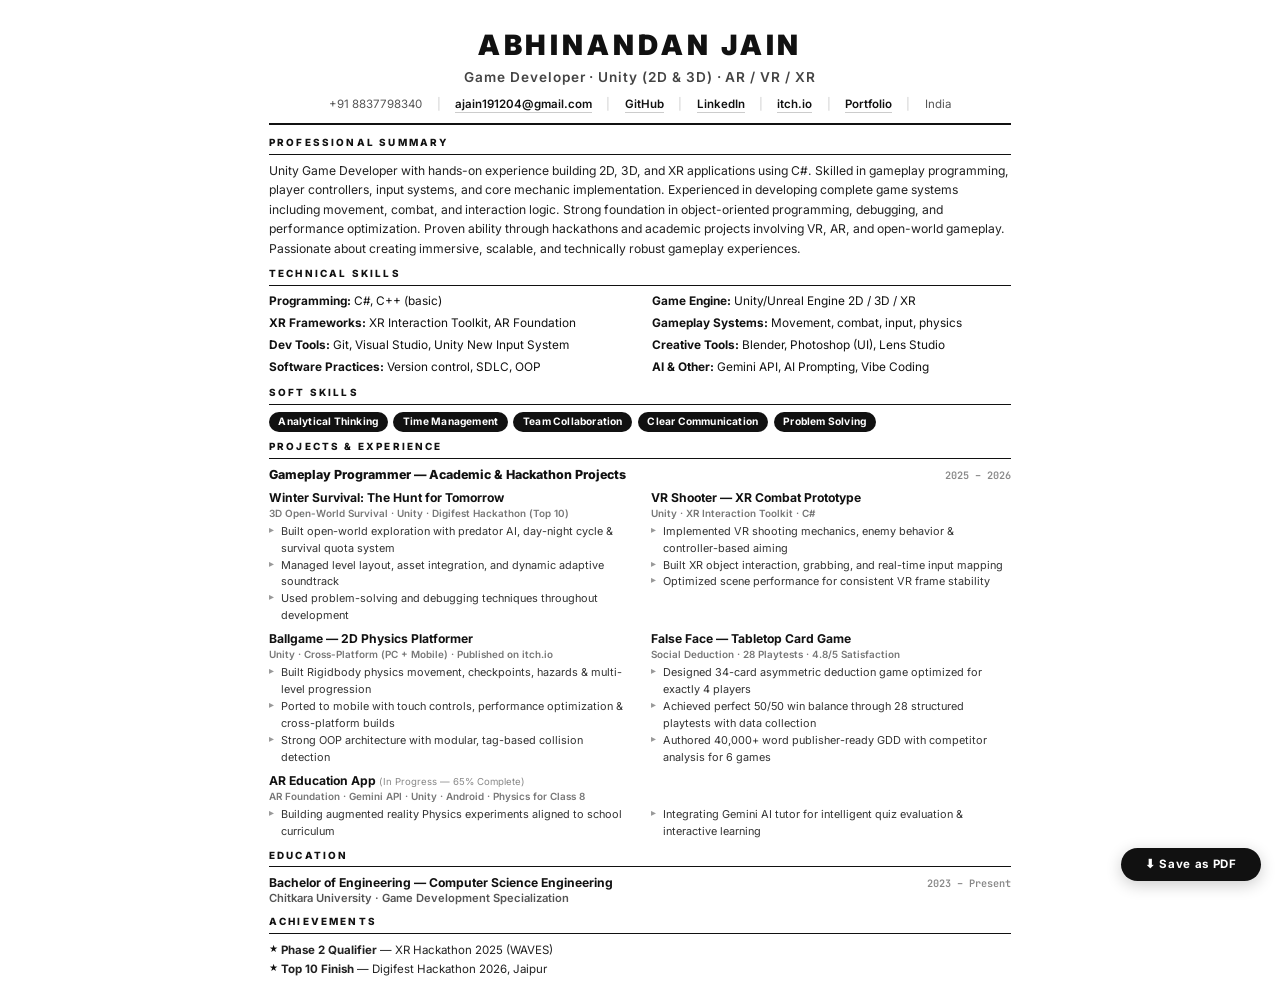
==== commit 2f58c710: "Update resume.html" ====
--- a/resume.html
+++ b/resume.html
@@ -341,7 +341,7 @@
         <h2 class="sec-head">Technical Skills</h2>
         <div class="two-col">
             <div class="skill-line"><strong>Programming:</strong> C#, C++ (basic)</div>
-            <div class="skill-line"><strong>Game Engine:</strong> Unity 2D / 3D / XR</div>
+            <div class="skill-line"><strong>Game Engine:</strong> Unity/Unreal Engine 2D / 3D / XR</div>
             <div class="skill-line"><strong>XR Frameworks:</strong> XR Interaction Toolkit, AR Foundation</div>
             <div class="skill-line"><strong>Gameplay Systems:</strong> Movement, combat, input, physics</div>
             <div class="skill-line"><strong>Dev Tools:</strong> Git, Visual Studio, Unity New Input System</div>
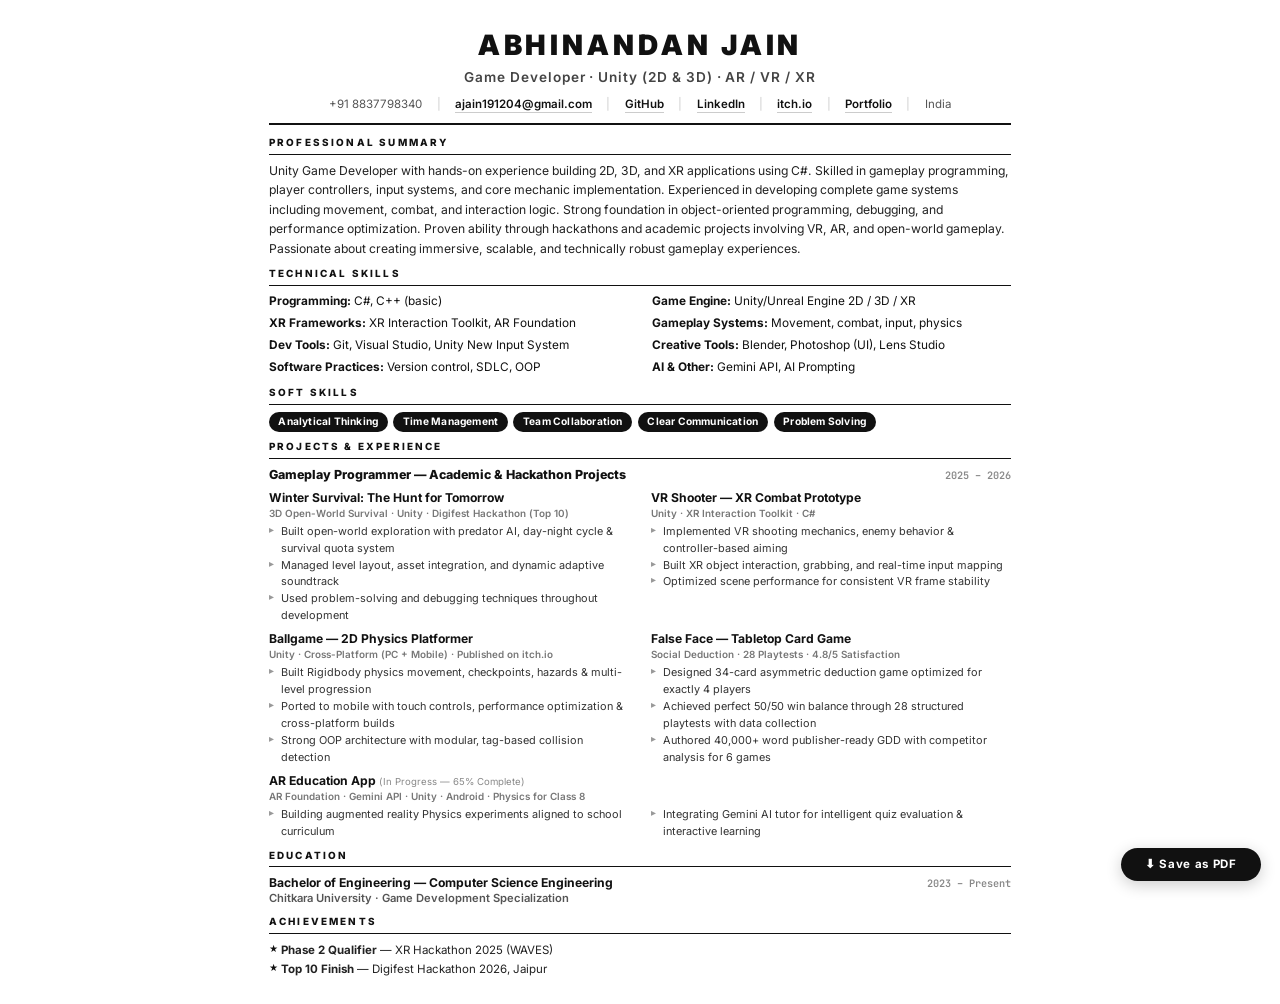
==== commit 15cc7c67: "Update skills section in resume.html Removed 'Vibe Coding' from the AI & Other skills section." ====
--- a/resume.html
+++ b/resume.html
@@ -347,7 +347,7 @@
             <div class="skill-line"><strong>Dev Tools:</strong> Git, Visual Studio, Unity New Input System</div>
             <div class="skill-line"><strong>Creative Tools:</strong> Blender, Photoshop (UI), Lens Studio</div>
             <div class="skill-line"><strong>Software Practices:</strong> Version control, SDLC, OOP</div>
-            <div class="skill-line"><strong>AI & Other:</strong> Gemini API, AI Prompting, Vibe Coding</div>
+            <div class="skill-line"><strong>AI & Other:</strong> Gemini API, AI Prompting</div>
         </div>
     </div>
 
@@ -452,4 +452,4 @@
 
 </body>
 
-</html>+</html>
